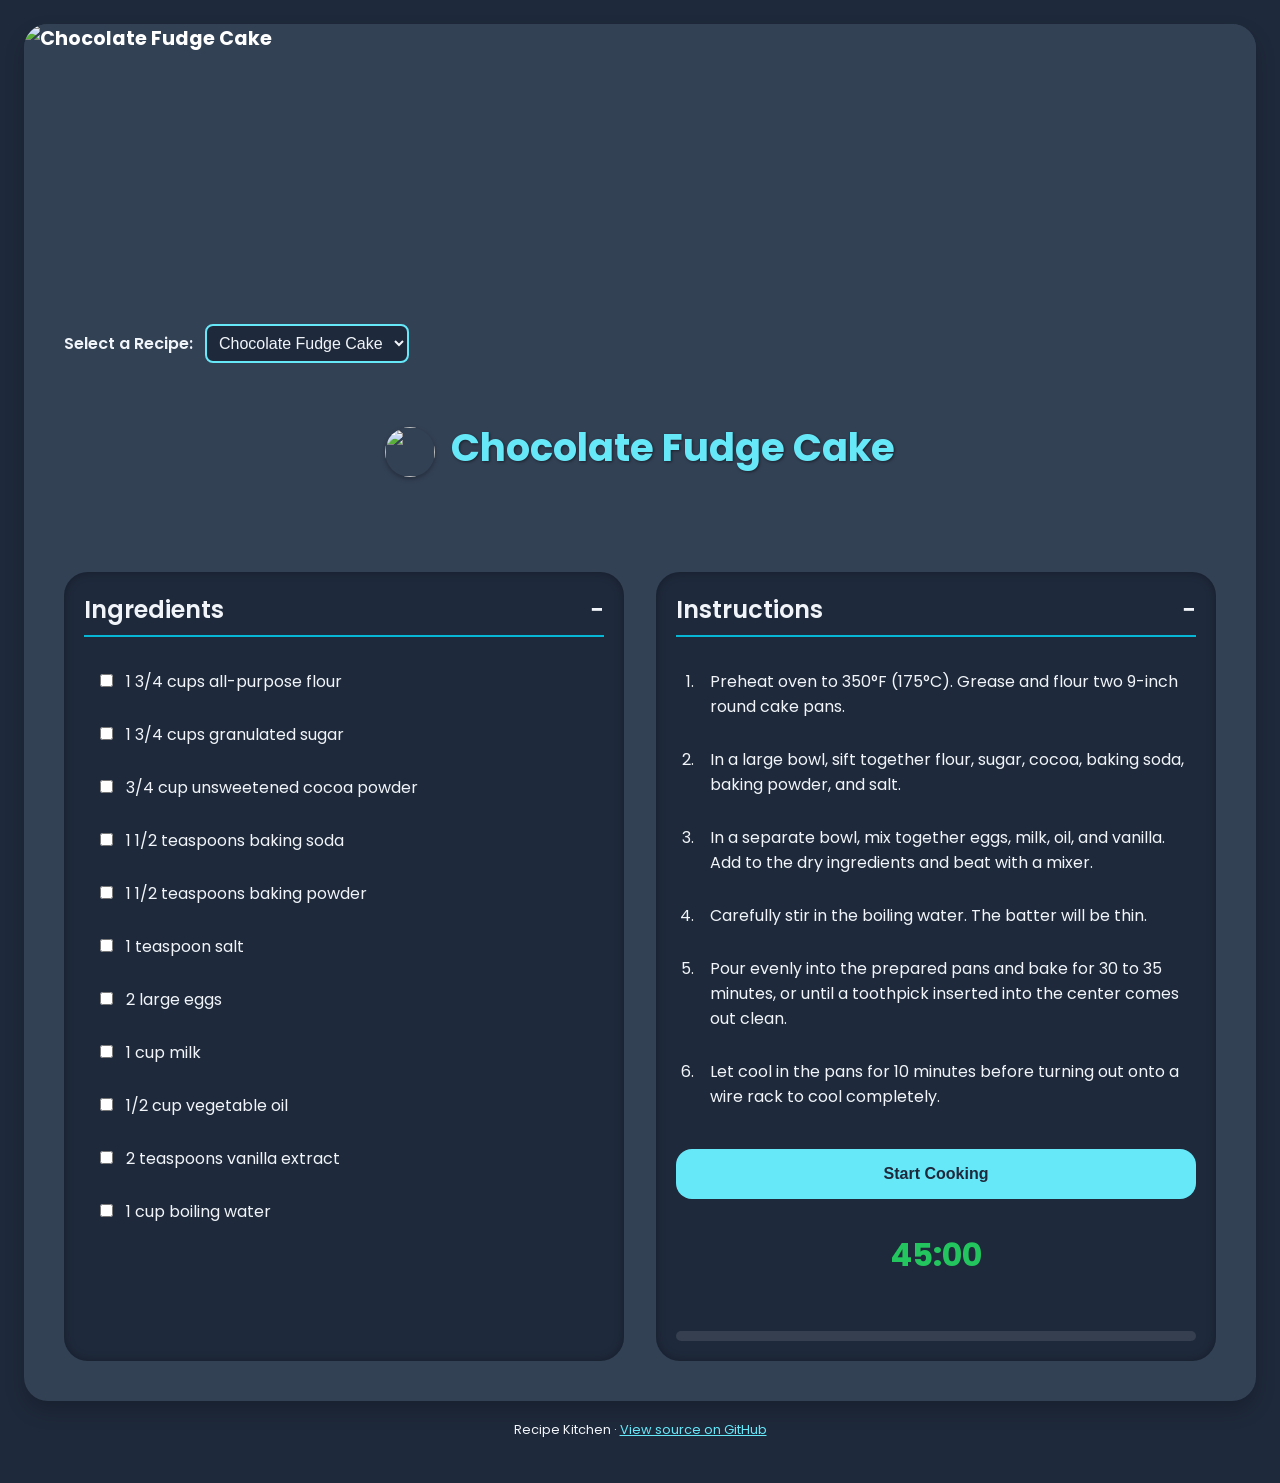
==== index.html @ d6c79447 "Publish recipe card homepage and fix interactive cooking controls" ====
<!DOCTYPE html>
<html lang="en">
<head>
    <meta charset="UTF-8">
    <meta name="viewport" content="width=device-width, initial-scale=1.0">
    <title>Recipe Kitchen — Interactive Recipe Cards</title>
    <meta name="description" content="Cook six favorite recipes with ingredient checklists, step-by-step instructions and a countdown timer.">
    <link rel="preconnect" href="https://fonts.googleapis.com">
    <link rel="preconnect" href="https://fonts.gstatic.com" crossorigin>
    <link href="https://fonts.googleapis.com/css2?family=Poppins:wght@400;600;700&display=swap" rel="stylesheet">
    <style>
        /* Base Styles & Typography */
        :root {
            --bg-dark: #1e293b;
            --card-bg: #334155;
            --text-light: #f1f5f9;
            --accent-color: #67e8f9;
            --accent-dark: #06b6d4;
            --success-color: #22c55e;
            --font-main: 'Poppins', sans-serif;
        }

        body {
            font-family: var(--font-main);
            background-color: var(--bg-dark);
            color: var(--text-light);
            margin: 0;
            padding: 0;
        }

        /* Recipe Card Layout */
        .recipe-card {
            background-color: var(--card-bg);
            border-radius: 0;
            box-shadow: 0 10px 20px rgba(0, 0, 0, 0.2);
            width: 100%;
            max-width: 100%;
            display: flex;
            flex-direction: column;
            overflow: hidden;
            transition: transform 0.3s ease-in-out;
        }
        
        /* Recipe Image Section */
        .recipe-image {
            width: 100%;
            height: 300px;
            overflow: hidden;
            position: relative;
            background-color: #2c384a;
            display: flex;
            align-items: center;
            justify-content: center;
            color: #fff;
            font-weight: bold;
            font-size: 1.2rem;
        }

        .recipe-image img {
            width: 100%;
            height: 100%;
            object-fit: cover;
            object-position: center;
            transition: transform 0.5s ease-in-out;
        }
        .recipe-image img:hover {
            transform: scale(1.05);
        }

        /* Main Content and Details */
        .recipe-content {
            padding: 2.5rem;
            display: flex;
            flex-direction: column;
            gap: 2rem;
        }

        .recipe-title {
            text-align: center;
            font-size: 2.5rem;
            font-weight: 700;
            color: var(--accent-color);
            margin-top: 0;
            margin-bottom: 0.5rem;
            text-shadow: 1px 1px 3px rgba(0,0,0,0.5);
        }

        .recipe-select-container {
            margin-bottom: 1.5rem;
        }

        .recipe-select-container label {
            font-size: 1rem;
            font-weight: 600;
            color: var(--text-light);
            margin-right: 0.5rem;
        }

        .recipe-select-container select {
            background-color: var(--bg-dark);
            color: var(--text-light);
            border: 2px solid var(--accent-color);
            border-radius: 0.5rem;
            padding: 0.5rem;
            font-size: 1rem;
            cursor: pointer;
            transition: all 0.3s ease;
        }
        .recipe-select-container select:hover,
        .recipe-select-container select:focus {
            background-color: #2c384a;
            outline: none;
            box-shadow: 0 0 8px var(--accent-color);
        }

        .details-grid {
            display: grid;
            grid-template-columns: 1fr;
            gap: 2rem;
            margin-top: 1.5rem;
        }
        
        .section {
            background-color: var(--bg-dark);
            border-radius: 1.5rem;
            padding: 2rem;
            box-shadow: inset 0 0 10px rgba(0, 0, 0, 0.3);
        }

        .section-title {
            font-size: 1.5rem;
            font-weight: 600;
            margin-bottom: 1.5rem;
            border-bottom: 2px solid var(--accent-dark);
            padding-bottom: 0.5rem;
            display: flex;
            justify-content: space-between;
            align-items: center;
            cursor: pointer;
            transition: color 0.3s ease;
        }
        .section-title:hover {
            color: var(--accent-color);
        }

        .section-content.hidden {
            display: none;
        }
        
        /* Ingredients & Instructions Lists */
        .ingredient-list li, .instruction-list li {
            font-size: 1rem;
            margin-bottom: 0.75rem;
            padding: 0.5rem;
            border-radius: 0.5rem;
            transition: all 0.3s ease;
            cursor: pointer;
            border-left: 4px solid transparent;
        }
        
        .ingredient-list li:hover {
            background-color: rgba(255, 255, 255, 0.05);
            border-left-color: var(--accent-color);
            transform: translateX(5px);
        }

        .instruction-list li:hover {
            background-color: rgba(255, 255, 255, 0.05);
            transform: translateX(5px);
        }
        
        .instruction-list li.active-step {
            background-color: var(--accent-dark);
            border-radius: 0.5rem;
            font-weight: 600;
            box-shadow: 0 0 10px rgba(103, 232, 249, 0.5);
            animation: pulse-border 1.5s infinite ease-in-out;
            transform: scale(1.03);
            border-left-color: var(--success-color);
        }

        /* Preparation Info */
        .prep-info p {
            font-size: 1rem;
            line-height: 1.6;
        }

        .timer-container {
            margin-top: 1.5rem;
            text-align: center;
        }

        .timer {
            font-size: 2rem;
            font-weight: bold;
            color: var(--success-color);
            margin-bottom: 1rem;
        }

        .progress-bar {
            width: 100%;
            height: 10px;
            background-color: rgba(255, 255, 255, 0.1);
            border-radius: 5px;
            overflow: hidden;
        }

        .progress {
            height: 100%;
            width: 0;
            background-color: var(--accent-color);
            border-radius: 5px;
            transition: width 0.5s ease-out;
        }

        /* Animation for progress bar */
        @keyframes fill-progress {
            from { width: 0; }
            to { width: 100%; }
        }
        .progress.animated {
            animation: fill-progress 60s linear forwards; /* 60s for 60 min example */
        }
        
        /* Animation for active step */
        @keyframes pulse-border {
            0% { box-shadow: 0 0 10px rgba(103, 232, 249, 0.5); }
            50% { box-shadow: 0 0 20px rgba(103, 232, 249, 0.8); }
            100% { box-shadow: 0 0 10px rgba(103, 232, 249, 0.5); }
        }

        /* Control Buttons */
        .control-buttons {
            display: flex;
            flex-direction: column;
            gap: 1rem;
            margin-top: 2rem;
        }

        .btn {
            padding: 1rem 1.5rem;
            font-size: 1rem;
            font-weight: 600;
            border-radius: 1rem;
            border: none;
            cursor: pointer;
            transition: all 0.3s ease;
        }

        .btn-start {
            background-color: var(--accent-color);
            color: var(--bg-dark);
        }
        .btn-start:hover {
            background-color: var(--accent-dark);
            color: var(--text-light);
            transform: translateY(-3px);
            box-shadow: 0 5px 10px rgba(103, 232, 249, 0.3);
        }

        .btn-next {
            background-color: var(--success-color);
            color: var(--bg-dark);
            display: none;
        }
        .btn-next:hover {
            background-color: #15803d;
            color: var(--text-light);
            transform: translateY(-3px);
            box-shadow: 0 5px 10px rgba(34, 197, 94, 0.3);
        }

        /* New button for Gemini API feature */
        .btn-gemini-mod {
            background-color: #9333ea; /* A vibrant purple */
            color: var(--text-light);
        }
        .btn-gemini-mod:hover {
            background-color: #7e22ce;
            color: var(--text-light);
            transform: translateY(-3px);
            box-shadow: 0 5px 10px rgba(147, 51, 234, 0.3);
        }
        
        .btn-tts {
            background-color: #4f46e5; /* Indigo */
            color: var(--text-light);
        }
        .btn-tts:hover {
            background-color: #4338ca;
            color: var(--text-light);
            transform: translateY(-3px);
            box-shadow: 0 5px 10px rgba(79, 70, 229, 0.3);
        }
        
        /* Gemini API Sections */
        .gemini-section {
            background-color: #2c384a;
            border-radius: 1.5rem;
            padding: 2rem;
            box-shadow: inset 0 0 10px rgba(0, 0, 0, 0.3);
            margin-top: 2rem;
        }
        .gemini-section h2 {
            font-size: 1.5rem;
            font-weight: 600;
            margin-bottom: 1.5rem;
            border-bottom: 2px solid var(--accent-color);
            padding-bottom: 0.5rem;
        }
        .gemini-input-container {
            display: flex;
            gap: 1rem;
            margin-bottom: 1rem;
        }
        .gemini-input-container input {
            flex-grow: 1;
            padding: 0.75rem;
            border-radius: 0.5rem;
            border: 2px solid #556070;
            background-color: #1a232f;
            color: var(--text-light);
            font-size: 1rem;
        }
        .gemini-input-container button {
            background-color: var(--accent-color);
            color: var(--bg-dark);
            padding: 0.75rem 1.5rem;
            border-radius: 0.5rem;
            border: none;
            cursor: pointer;
            transition: background-color 0.3s ease;
            font-weight: 600;
        }
        .gemini-input-container button:hover {
            background-color: var(--accent-dark);
        }
        .gemini-input-container button:disabled {
            background-color: #788a9c;
            cursor: not-allowed;
        }
        .gemini-response {
            background-color: #1a232f;
            padding: 1rem;
            border-radius: 0.5rem;
            min-height: 50px;
            white-space: pre-wrap;
            line-height: 1.6;
            animation: fadeIn 0.5s ease-in-out;
        }
        @keyframes fadeIn {
            from { opacity: 0; }
            to { opacity: 1; }
        }
        
        .modified-recipe-section {
            margin-top: 2rem;
        }
        .modified-recipe-title {
            text-align: center;
            font-size: 2rem;
            font-weight: 700;
            color: var(--text-light);
            margin-bottom: 1rem;
        }
        .modified-recipe-list {
            list-style: none;
            padding: 0;
        }
        .modified-recipe-list li {
            padding: 0.75rem 1rem;
            background-color: var(--bg-dark);
            border-radius: 0.5rem;
            margin-bottom: 0.5rem;
        }
        .modified-recipe-loader {
            text-align: center;
            padding: 1rem;
        }

        /* Responsive Design */
        @media (min-width: 768px) {
            .recipe-card {
                flex-direction: row;
            }

            .recipe-image {
                flex: 1;
                height: auto;
            }

            .recipe-content {
                flex: 1;
            }

            .details-grid {
                grid-template-columns: 1fr 1fr;
            }
        }
        
        /* New styling for the small image next to the title */
        .recipe-title-container-inner {
            display: flex;
            align-items: center;
            justify-content: center;
            gap: 1rem;
            margin-bottom: 2rem;
        }
        .recipe-title-image {
            width: 50px;
            height: 50px;
            border-radius: 50%;
            object-fit: cover;
            box-shadow: 0 2px 5px rgba(0,0,0,0.3);
        }
        
        .loader {
          border: 4px solid var(--accent-color);
          border-top: 4px solid var(--accent-dark);
          border-radius: 50%;
          width: 30px;
          height: 30px;
          animation: spin 1s linear infinite;
        }
        @keyframes spin {
          0% { transform: rotate(0deg); }
          100% { transform: rotate(360deg); }
        }

        /* Print-friendly Styles (Bonus) */
        @media print {
            body {
                background-color: white;
                color: black;
            }
            .recipe-card {
                box-shadow: none;
                border: 1px solid #ccc;
            }
            .section, .btn {
                background-color: transparent;
                box-shadow: none;
                border: none;
                color: black;
            }
            .section-title {
                border-bottom: 2px solid #ccc;
            }
            .instruction-list li.active-step {
                background-color: transparent;
                color: black;
                box-shadow: none;
                animation: none;
                border-left-color: #000;
            }
            .control-buttons, .timer-container, .gemini-section, .recipe-select-container, .modified-recipe-section {
                display: none;
            }
            .recipe-image img {
                width: 50%;
                height: auto;
                float: left;
                margin-right: 20px;
            }
            h1, h2 {
                color: black !important;
                text-shadow: none;
            }
        }

        .recipe-card { flex-direction: column; }
        .recipe-image { flex: none; height: 260px; }
        .recipe-image img { object-fit: contain; }
        .recipe-content { flex: none; }
        .hidden { display: none; }
        * { box-sizing: border-box; }
        body { padding: 24px; }
        .recipe-card { max-width: 1400px; margin: auto; border-radius: 24px; }
        .recipe-image { min-width: 0; }
        .recipe-content { min-width: 0; }
        .recipe-select-container select { max-width: 100%; }
        .recipe-title { font-size: clamp(1.65rem, 3vw, 2.5rem); }
        .recipe-title-container-inner { flex-wrap: wrap; }
        .section { padding: 1.25rem; min-width: 0; }
        .section-title { margin-top: 0; }
        .section-toggle { font: inherit; color: inherit; width: 100%; background: none; border: 0; text-align: left; padding: 0; cursor: pointer; }
        .section-toggle::after { content: ' −'; float: right; }
        .section-toggle[aria-expanded="false"]::after { content: ' +'; }
        .ingredient-list { list-style: none; padding: 0; }
        .ingredient-list label { display: flex; align-items: baseline; gap: 10px; cursor: pointer; }
        .ingredient-list input { accent-color: var(--accent-dark); }
        .ingredient-list label:has(input:checked) span { text-decoration: line-through; opacity: .6; }
        .instruction-list { padding-left: 1.4rem; }
        button:focus-visible, input:focus-visible, a:focus-visible { outline: 3px solid var(--accent-color); outline-offset: 4px; }
        .recipe-image img { min-height: 0; }
        .cooking-status { min-height: 1.5em; font-size: .9rem; }
        .site-footer { max-width: 1400px; margin: 20px auto; text-align: center; font-size: .8rem; }
        .site-footer a { color: var(--accent-color); }
        @media (min-width: 768px) and (max-width: 1150px) { .details-grid { grid-template-columns: 1fr; } .recipe-content { flex: 1.5; } }
        @media (max-width: 767px) { body { padding: 12px; } .recipe-content { padding: 1.25rem; gap: 1rem; } .recipe-image { height: 220px; } .recipe-image img { min-height: 220px; } .recipe-select-container label { display: block; margin-bottom: 10px; } .recipe-select-container select { width: 100%; } }
        @media (prefers-reduced-motion: reduce) { *, *::before, *::after { animation: none !important; transition: none !important; } }
        @media print { body { padding: 0; } .recipe-card { display: block; } .recipe-image, .recipe-title-image, .site-footer, .section-toggle::after { display: none; } .recipe-content { padding: 0; } .section-content.hidden, .ingredient-list.hidden, .instruction-list.hidden { display: block; } .section-title { cursor: default; } }
    </style>
</head>
<body>
    <main class="recipe-card">
        <!-- Recipe Image Section (main image) -->
        <div class="recipe-image" id="recipe-image-container">
            <img src="" alt="" id="recipe-image">
        </div>

        <!-- Main Recipe Content -->
        <div class="recipe-content">
            
            <div class="recipe-select-container">
                <label for="recipe-select">Select a Recipe:</label>
                <select id="recipe-select"></select>
            </div>
            
            <!-- New container for the title and its image -->
            <div class="recipe-title-container-inner">
                <img id="recipe-title-image" class="recipe-title-image" src="" alt="">
                <h1 class="recipe-title" id="recipe-title"></h1>
            </div>

            <div class="details-grid">
                <!-- Ingredients Section -->
                <div class="section" id="ingredients-section">
                    <h2 class="section-title"><button class="section-toggle" aria-expanded="true" aria-controls="ingredient-list">Ingredients</button></h2>
                    <ul class="ingredient-list" id="ingredient-list"></ul>
                </div>
                
                <!-- Instructions and Timer -->
                <div class="section" id="instructions-section">
                    <h2 class="section-title"><button class="section-toggle" aria-expanded="true" aria-controls="instruction-list">Instructions</button></h2>
                    <ol class="instruction-list" id="instruction-list"></ol>
                    
                    <div class="control-buttons">
                        <button class="btn btn-start" id="start-btn">Start Cooking</button>
                        <button class="btn btn-next" id="next-btn">Next Step</button>
                    </div>

                    <!-- Preparation Info and Progress Bar (Optional) -->
                    <div class="timer-container">
                        <p class="timer" id="timer" role="timer" aria-label="Cooking countdown"></p><p class="cooking-status" id="cooking-status" role="status"></p>
                        <div class="progress-bar" role="progressbar" aria-label="Elapsed cooking time" aria-valuemin="0" aria-valuemax="100" aria-valuenow="0">
                            <div class="progress" id="progress-bar-el"></div>
                        </div>
                    </div>
                </div>
            </div>
        </div>
    </main>
    <footer class="site-footer">Recipe Kitchen · <a href="https://github.com/abhishekgb1/Interactive-Recipe-Card-with-Animations" target="_blank" rel="noopener noreferrer">View source on GitHub</a></footer>
    <script>
        // Recipe data stored in a JSON object
        const recipes = {
            "Chocolate Fudge Cake": {
                image: "https://placehold.co/800x600/334155/f1f5f9?text=Chocolate+Fudge+Cake",
                ingredients: [
                    "1 3/4 cups all-purpose flour",
                    "1 3/4 cups granulated sugar",
                    "3/4 cup unsweetened cocoa powder",
                    "1 1/2 teaspoons baking soda",
                    "1 1/2 teaspoons baking powder",
                    "1 teaspoon salt",
                    "2 large eggs",
                    "1 cup milk",
                    "1/2 cup vegetable oil",
                    "2 teaspoons vanilla extract",
                    "1 cup boiling water"
                ],
                instructions: [
                    "Preheat oven to 350°F (175°C). Grease and flour two 9-inch round cake pans.",
                    "In a large bowl, sift together flour, sugar, cocoa, baking soda, baking powder, and salt.",
                    "In a separate bowl, mix together eggs, milk, oil, and vanilla. Add to the dry ingredients and beat with a mixer.",
                    "Carefully stir in the boiling water. The batter will be thin.",
                    "Pour evenly into the prepared pans and bake for 30 to 35 minutes, or until a toothpick inserted into the center comes out clean.",
                    "Let cool in the pans for 10 minutes before turning out onto a wire rack to cool completely."
                ],
                prepTime: 45 // in minutes
            },
            "Classic Pancakes": {
                image: "https://placehold.co/800x600/fecaca/fff?text=Classic+Pancakes",
                ingredients: [
                    "1 1/2 cups all-purpose flour",
                    "3 1/2 teaspoons baking powder",
                    "1 teaspoon salt",
                    "1 tablespoon white sugar",
                    "1 1/4 cups milk",
                    "1 egg",
                    "3 tablespoons butter, melted"
                ],
                instructions: [
                    "In a large bowl, sift together flour, baking powder, salt and sugar.",
                    "Make a well in the center and pour in the milk, egg and melted butter; mix until smooth.",
                    "Heat a lightly oiled griddle or frying pan over medium-high heat. Pour or scoop the batter onto the griddle.",
                    "Cook until pancakes are golden brown on both sides; flip once."
                ],
                prepTime: 20
            },
            "Roasted Chicken": {
                image: "https://placehold.co/800x600/fcd34d/292524?text=Roasted+Chicken",
                ingredients: [
                    "1 (5 pound) whole chicken",
                    "2 tablespoons olive oil",
                    "1 tablespoon dried thyme",
                    "1 tablespoon dried rosemary",
                    "1 teaspoon paprika",
                    "Salt and pepper to taste"
                ],
                instructions: [
                    "Preheat oven to 425°F (220°C).",
                    "Remove chicken from refrigerator and pat dry with paper towels.",
                    "Rub chicken with olive oil and then with thyme, rosemary, paprika, salt and pepper.",
                    "Roast for 1 hour and 20 minutes, or until the juices run clear when pierced with a fork."
                ],
                prepTime: 80
            },
            "Spaghetti Bolognese": {
                image: "https://placehold.co/800x600/f2f2f2/333?text=Spaghetti+Bolognese",
                ingredients: [
                    "1 pound ground beef",
                    "1 medium onion, chopped",
                    "2 cloves garlic, minced",
                    "1 (28 ounce) can crushed tomatoes",
                    "1 cup beef broth",
                    "1/2 teaspoon dried oregano",
                    "1/2 teaspoon dried basil",
                    "1 pound spaghetti",
                    "Salt and pepper to taste"
                ],
                instructions: [
                    "In a large pot, cook ground beef, onion, and garlic over medium-high heat until meat is browned.",
                    "Drain fat. Stir in crushed tomatoes, beef broth, oregano, basil, salt, and pepper.",
                    "Reduce heat and simmer for at least 30 minutes, stirring occasionally.",
                    "Meanwhile, cook spaghetti according to package directions. Drain well.",
                    "Serve the sauce over the cooked spaghetti."
                ],
                prepTime: 50
            },
            "Classic Guacamole": {
                image: "https://placehold.co/800x600/b1d471/000?text=Classic+Guacamole",
                ingredients: [
                    "3 ripe avocados",
                    "1 small onion, finely chopped",
                    "2 cloves garlic, minced",
                    "1 jalapeno, minced (optional)",
                    "1 ripe tomato, chopped",
                    "1 tablespoon fresh lime juice",
                    "1/4 cup chopped fresh cilantro",
                    "Salt and pepper to taste"
                ],
                instructions: [
                    "Halve the avocados and remove the pits. Scoop the flesh into a medium bowl.",
                    "Mash the avocado with a fork to your desired consistency.",
                    "Stir in the onion, garlic, jalapeno (if using), tomato, lime juice, cilantro, salt, and pepper.",
                    "Mix well and serve immediately with tortilla chips."
                ],
                prepTime: 15
            },
            "Mashed Potatoes": {
                image: "https://placehold.co/800x600/d4a373/000?text=Mashed+Potatoes",
                ingredients: [
                    "2 pounds russet potatoes, peeled and cubed",
                    "1/2 cup heavy cream",
                    "4 tablespoons unsalted butter",
                    "Salt and white pepper to taste"
                ],
                instructions: [
                    "Place potatoes in a large pot and cover with cold, salted water. Bring to a boil and cook until tender, about 15-20 minutes.",
                    "Drain potatoes and return to the hot pot to dry out for a minute.",
                    "Add heavy cream and butter to the potatoes. Mash until smooth and creamy.",
                    "Season with salt and white pepper. Serve hot."
                ],
                prepTime: 30
            }
        };

        const recipeSelect = document.getElementById('recipe-select');
        const recipeTitleEl = document.getElementById('recipe-title');
        const recipeImageEl = document.getElementById('recipe-image');
        const recipeTitleImageEl = document.getElementById('recipe-title-image');
        const ingredientListEl = document.getElementById('ingredient-list');
        const instructionListEl = document.getElementById('instruction-list');
        const startBtn = document.getElementById('start-btn');
        const nextBtn = document.getElementById('next-btn');
        const progressBar = document.getElementById('progress-bar-el');
        const progress = document.querySelector('[role="progressbar"]');
        const timerDisplay = document.getElementById('timer');
        const status = document.getElementById('cooking-status');
        let currentStepIndex = -1;
        let timerInterval;
        let deadline;
        function resetRecipeState() {
            clearInterval(timerInterval);
            currentStepIndex = -1;
            instructionListEl.querySelectorAll('li').forEach(item => { item.classList.remove('active-step'); item.removeAttribute('aria-current'); });
            startBtn.textContent = 'Start Cooking';
            nextBtn.textContent = 'Next Step';
            nextBtn.style.display = 'none';
            nextBtn.disabled = false;
            progressBar.style.width = '0%';
            progress.setAttribute('aria-valuenow', '0');
            timerDisplay.textContent = `${recipes[recipeSelect.value].prepTime}:00`;
            status.textContent = '';
        }
        function loadRecipe(name) {
            const recipe = recipes[name];
            recipeTitleEl.textContent = name;
            recipeImageEl.src = recipe.image;
            document.getElementById("recipe-image-container").style.backgroundColor = "#" + recipe.image.split("/")[4];
            recipeImageEl.alt = name;
            recipeTitleImageEl.src = recipe.image;
            recipeTitleImageEl.alt = '';
            ingredientListEl.replaceChildren(...recipe.ingredients.map(ingredient => {
                const li = document.createElement('li');
                const label = document.createElement('label');
                const checkbox = document.createElement('input'); checkbox.type = 'checkbox';
                const text = document.createElement('span'); text.textContent = ingredient;
                label.append(checkbox, text); li.append(label); return li;
            }));
            instructionListEl.replaceChildren(...recipe.instructions.map(instruction => { const li = document.createElement('li'); li.textContent = instruction; return li; }));
            document.querySelectorAll('.section-toggle').forEach(button => { button.setAttribute('aria-expanded','true'); document.getElementById(button.getAttribute('aria-controls')).classList.remove('hidden'); });
            resetRecipeState();
        }
        function showStep() {
            const items = instructionListEl.querySelectorAll('li');
            items.forEach((item,index) => { item.classList.toggle('active-step',index === currentStepIndex); if(index === currentStepIndex) item.setAttribute('aria-current','step'); else item.removeAttribute('aria-current'); });
            status.textContent = `Step ${currentStepIndex + 1} of ${items.length}`;
            nextBtn.textContent = currentStepIndex === items.length - 1 ? 'Finish Cooking' : 'Next Step';
        }
        function tick() {
            const total = recipes[recipeSelect.value].prepTime * 60;
            const remaining = Math.max(0, Math.ceil((deadline - Date.now()) / 1000));
            timerDisplay.textContent = `${Math.floor(remaining / 60)}:${String(remaining % 60).padStart(2,'0')}`;
            const percent = Math.min(100, (total - remaining) / total * 100);
            progressBar.style.width = `${percent}%`;
            progress.setAttribute('aria-valuenow',String(Math.round(percent)));
            if (remaining === 0) { clearInterval(timerInterval); status.textContent = 'Timer finished. Check your food before continuing.'; }
        }
        startBtn.addEventListener('click', () => {
            if (currentStepIndex !== -1) { resetRecipeState(); return; }
            currentStepIndex = 0;
            startBtn.textContent = 'Reset';
            nextBtn.style.display = 'block';
            instructionListEl.classList.remove('hidden');
            document.querySelector('[aria-controls="instruction-list"]').setAttribute('aria-expanded','true');
            deadline = Date.now() + recipes[recipeSelect.value].prepTime * 60000;
            clearInterval(timerInterval); tick(); timerInterval = setInterval(tick,250);
            showStep();
        });
        nextBtn.addEventListener('click', () => {
            if (nextBtn.disabled || currentStepIndex < 0) return;
            currentStepIndex++;
            if (currentStepIndex < recipes[recipeSelect.value].instructions.length) showStep();
            else {
                clearInterval(timerInterval);
                instructionListEl.querySelectorAll('li').forEach(item => { item.classList.remove('active-step'); item.removeAttribute('aria-current'); });
                nextBtn.textContent = 'Finished!'; nextBtn.disabled = true;
                status.textContent = 'You finished the recipe. Enjoy!';
            }
        });
        document.querySelectorAll('.section-toggle').forEach(button => button.addEventListener('click', () => {
            const expanded = button.getAttribute('aria-expanded') === 'true';
            button.setAttribute('aria-expanded',String(!expanded));
            document.getElementById(button.getAttribute('aria-controls')).classList.toggle('hidden',expanded);
        }));
        for(const name of Object.keys(recipes)) { const option = document.createElement('option'); option.value = name; option.textContent = name; recipeSelect.append(option); }
        recipeSelect.addEventListener('change', () => loadRecipe(recipeSelect.value));
        loadRecipe(recipeSelect.value);

    </script>
</body>
</html>
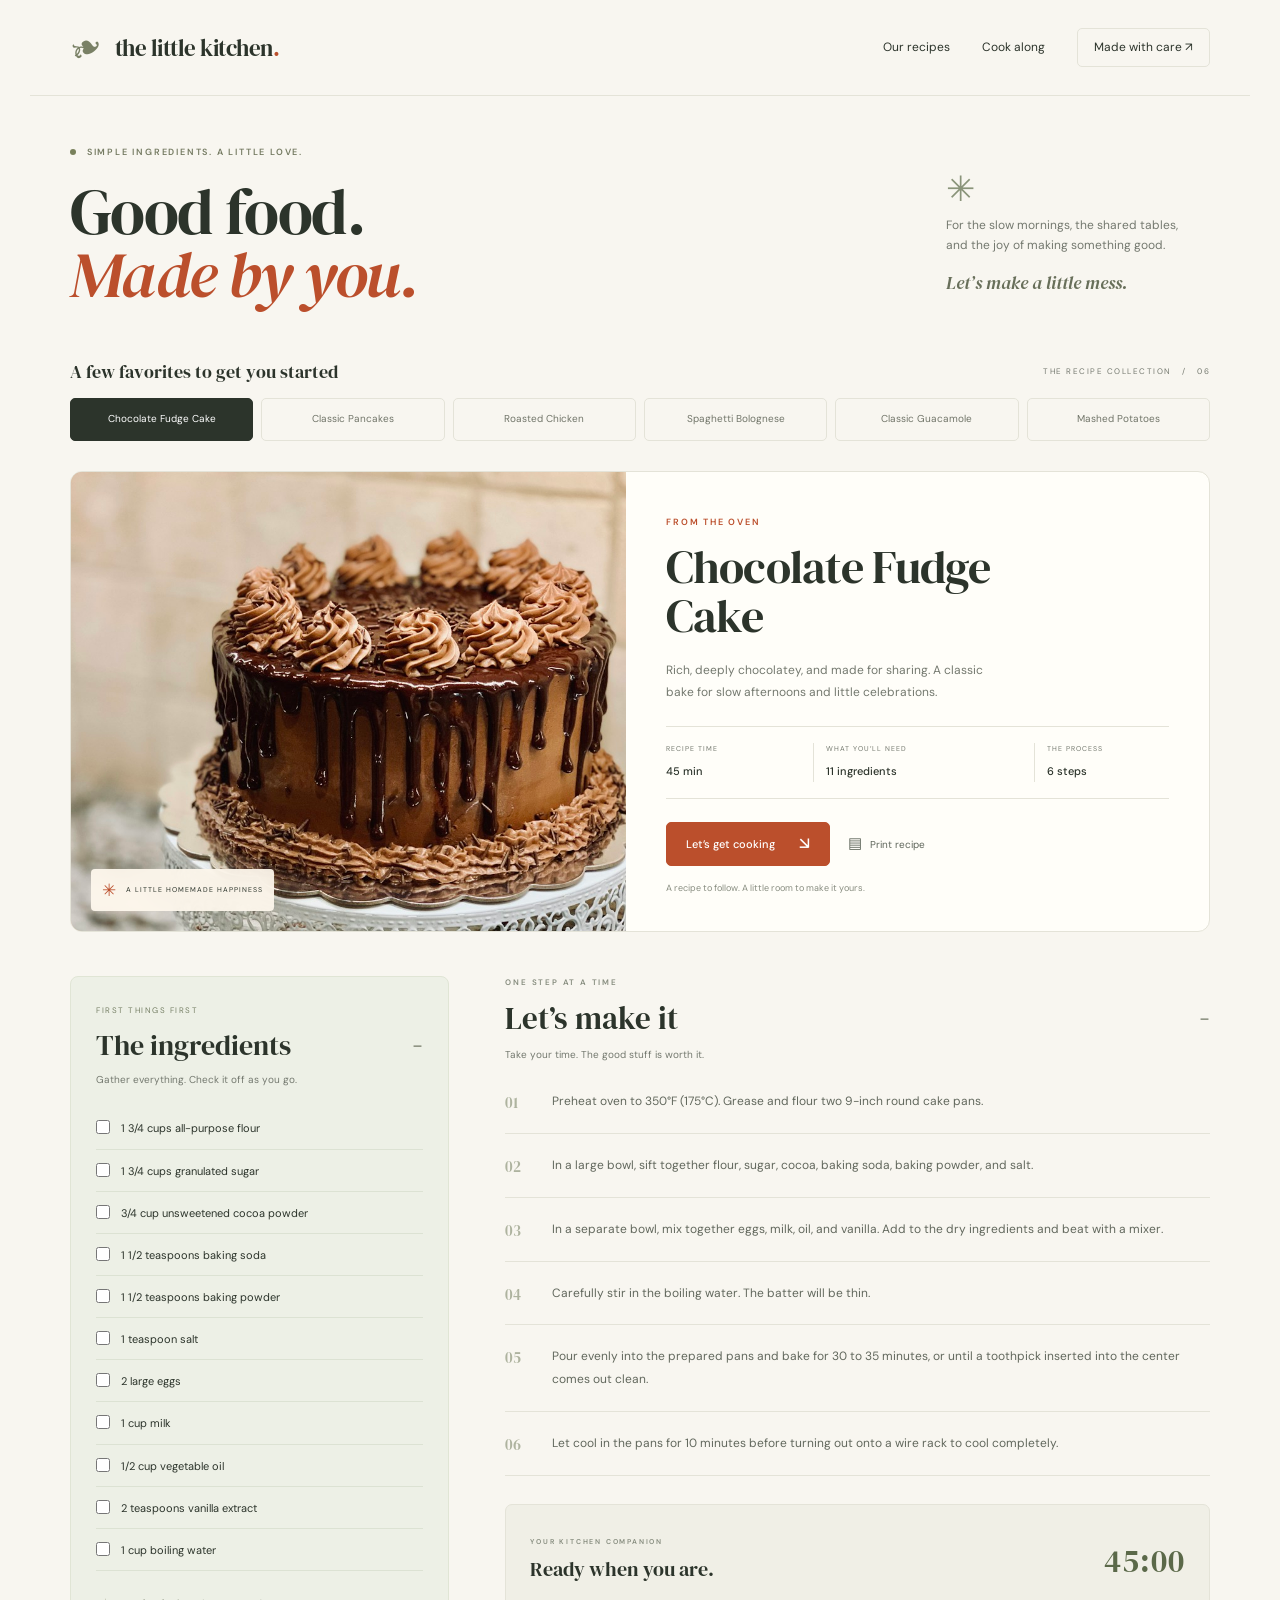
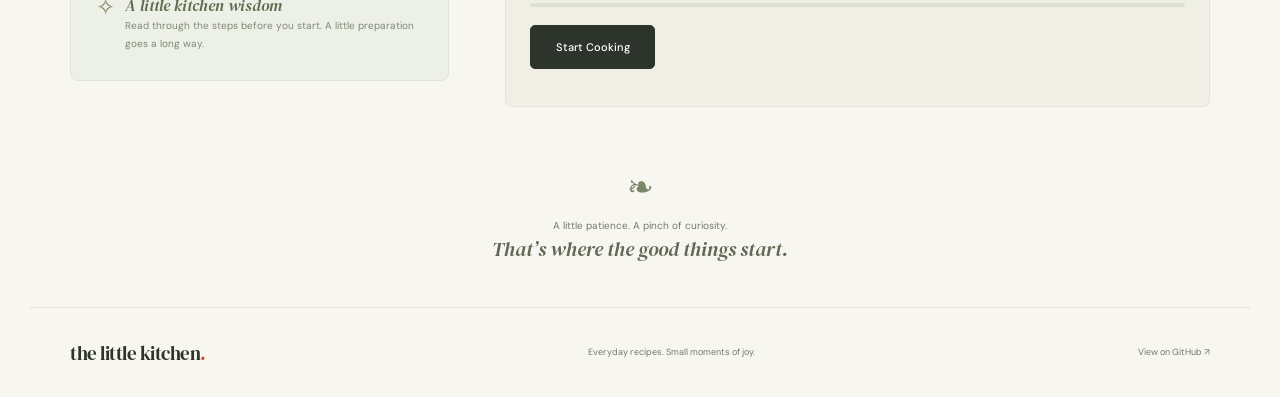
==== commit e76f51a7: "Redesign recipe website as The Little Kitchen" ====
--- a/index.html
+++ b/index.html
@@ -1,775 +1,12 @@
-<!DOCTYPE html>
+<!doctype html>
 <html lang="en">
-<head>
-    <meta charset="UTF-8">
-    <meta name="viewport" content="width=device-width, initial-scale=1.0">
-    <title>Recipe Kitchen — Interactive Recipe Cards</title>
-    <meta name="description" content="Cook six favorite recipes with ingredient checklists, step-by-step instructions and a countdown timer.">
-    <link rel="preconnect" href="https://fonts.googleapis.com">
-    <link rel="preconnect" href="https://fonts.gstatic.com" crossorigin>
-    <link href="https://fonts.googleapis.com/css2?family=Poppins:wght@400;600;700&display=swap" rel="stylesheet">
-    <style>
-        /* Base Styles & Typography */
-        :root {
-            --bg-dark: #1e293b;
-            --card-bg: #334155;
-            --text-light: #f1f5f9;
-            --accent-color: #67e8f9;
-            --accent-dark: #06b6d4;
-            --success-color: #22c55e;
-            --font-main: 'Poppins', sans-serif;
-        }
-
-        body {
-            font-family: var(--font-main);
-            background-color: var(--bg-dark);
-            color: var(--text-light);
-            margin: 0;
-            padding: 0;
-        }
-
-        /* Recipe Card Layout */
-        .recipe-card {
-            background-color: var(--card-bg);
-            border-radius: 0;
-            box-shadow: 0 10px 20px rgba(0, 0, 0, 0.2);
-            width: 100%;
-            max-width: 100%;
-            display: flex;
-            flex-direction: column;
-            overflow: hidden;
-            transition: transform 0.3s ease-in-out;
-        }
-        
-        /* Recipe Image Section */
-        .recipe-image {
-            width: 100%;
-            height: 300px;
-            overflow: hidden;
-            position: relative;
-            background-color: #2c384a;
-            display: flex;
-            align-items: center;
-            justify-content: center;
-            color: #fff;
-            font-weight: bold;
-            font-size: 1.2rem;
-        }
-
-        .recipe-image img {
-            width: 100%;
-            height: 100%;
-            object-fit: cover;
-            object-position: center;
-            transition: transform 0.5s ease-in-out;
-        }
-        .recipe-image img:hover {
-            transform: scale(1.05);
-        }
-
-        /* Main Content and Details */
-        .recipe-content {
-            padding: 2.5rem;
-            display: flex;
-            flex-direction: column;
-            gap: 2rem;
-        }
-
-        .recipe-title {
-            text-align: center;
-            font-size: 2.5rem;
-            font-weight: 700;
-            color: var(--accent-color);
-            margin-top: 0;
-            margin-bottom: 0.5rem;
-            text-shadow: 1px 1px 3px rgba(0,0,0,0.5);
-        }
-
-        .recipe-select-container {
-            margin-bottom: 1.5rem;
-        }
-
-        .recipe-select-container label {
-            font-size: 1rem;
-            font-weight: 600;
-            color: var(--text-light);
-            margin-right: 0.5rem;
-        }
-
-        .recipe-select-container select {
-            background-color: var(--bg-dark);
-            color: var(--text-light);
-            border: 2px solid var(--accent-color);
-            border-radius: 0.5rem;
-            padding: 0.5rem;
-            font-size: 1rem;
-            cursor: pointer;
-            transition: all 0.3s ease;
-        }
-        .recipe-select-container select:hover,
-        .recipe-select-container select:focus {
-            background-color: #2c384a;
-            outline: none;
-            box-shadow: 0 0 8px var(--accent-color);
-        }
-
-        .details-grid {
-            display: grid;
-            grid-template-columns: 1fr;
-            gap: 2rem;
-            margin-top: 1.5rem;
-        }
-        
-        .section {
-            background-color: var(--bg-dark);
-            border-radius: 1.5rem;
-            padding: 2rem;
-            box-shadow: inset 0 0 10px rgba(0, 0, 0, 0.3);
-        }
-
-        .section-title {
-            font-size: 1.5rem;
-            font-weight: 600;
-            margin-bottom: 1.5rem;
-            border-bottom: 2px solid var(--accent-dark);
-            padding-bottom: 0.5rem;
-            display: flex;
-            justify-content: space-between;
-            align-items: center;
-            cursor: pointer;
-            transition: color 0.3s ease;
-        }
-        .section-title:hover {
-            color: var(--accent-color);
-        }
-
-        .section-content.hidden {
-            display: none;
-        }
-        
-        /* Ingredients & Instructions Lists */
-        .ingredient-list li, .instruction-list li {
-            font-size: 1rem;
-            margin-bottom: 0.75rem;
-            padding: 0.5rem;
-            border-radius: 0.5rem;
-            transition: all 0.3s ease;
-            cursor: pointer;
-            border-left: 4px solid transparent;
-        }
-        
-        .ingredient-list li:hover {
-            background-color: rgba(255, 255, 255, 0.05);
-            border-left-color: var(--accent-color);
-            transform: translateX(5px);
-        }
-
-        .instruction-list li:hover {
-            background-color: rgba(255, 255, 255, 0.05);
-            transform: translateX(5px);
-        }
-        
-        .instruction-list li.active-step {
-            background-color: var(--accent-dark);
-            border-radius: 0.5rem;
-            font-weight: 600;
-            box-shadow: 0 0 10px rgba(103, 232, 249, 0.5);
-            animation: pulse-border 1.5s infinite ease-in-out;
-            transform: scale(1.03);
-            border-left-color: var(--success-color);
-        }
-
-        /* Preparation Info */
-        .prep-info p {
-            font-size: 1rem;
-            line-height: 1.6;
-        }
-
-        .timer-container {
-            margin-top: 1.5rem;
-            text-align: center;
-        }
-
-        .timer {
-            font-size: 2rem;
-            font-weight: bold;
-            color: var(--success-color);
-            margin-bottom: 1rem;
-        }
-
-        .progress-bar {
-            width: 100%;
-            height: 10px;
-            background-color: rgba(255, 255, 255, 0.1);
-            border-radius: 5px;
-            overflow: hidden;
-        }
-
-        .progress {
-            height: 100%;
-            width: 0;
-            background-color: var(--accent-color);
-            border-radius: 5px;
-            transition: width 0.5s ease-out;
-        }
-
-        /* Animation for progress bar */
-        @keyframes fill-progress {
-            from { width: 0; }
-            to { width: 100%; }
-        }
-        .progress.animated {
-            animation: fill-progress 60s linear forwards; /* 60s for 60 min example */
-        }
-        
-        /* Animation for active step */
-        @keyframes pulse-border {
-            0% { box-shadow: 0 0 10px rgba(103, 232, 249, 0.5); }
-            50% { box-shadow: 0 0 20px rgba(103, 232, 249, 0.8); }
-            100% { box-shadow: 0 0 10px rgba(103, 232, 249, 0.5); }
-        }
-
-        /* Control Buttons */
-        .control-buttons {
-            display: flex;
-            flex-direction: column;
-            gap: 1rem;
-            margin-top: 2rem;
-        }
-
-        .btn {
-            padding: 1rem 1.5rem;
-            font-size: 1rem;
-            font-weight: 600;
-            border-radius: 1rem;
-            border: none;
-            cursor: pointer;
-            transition: all 0.3s ease;
-        }
-
-        .btn-start {
-            background-color: var(--accent-color);
-            color: var(--bg-dark);
-        }
-        .btn-start:hover {
-            background-color: var(--accent-dark);
-            color: var(--text-light);
-            transform: translateY(-3px);
-            box-shadow: 0 5px 10px rgba(103, 232, 249, 0.3);
-        }
-
-        .btn-next {
-            background-color: var(--success-color);
-            color: var(--bg-dark);
-            display: none;
-        }
-        .btn-next:hover {
-            background-color: #15803d;
-            color: var(--text-light);
-            transform: translateY(-3px);
-            box-shadow: 0 5px 10px rgba(34, 197, 94, 0.3);
-        }
-
-        /* New button for Gemini API feature */
-        .btn-gemini-mod {
-            background-color: #9333ea; /* A vibrant purple */
-            color: var(--text-light);
-        }
-        .btn-gemini-mod:hover {
-            background-color: #7e22ce;
-            color: var(--text-light);
-            transform: translateY(-3px);
-            box-shadow: 0 5px 10px rgba(147, 51, 234, 0.3);
-        }
-        
-        .btn-tts {
-            background-color: #4f46e5; /* Indigo */
-            color: var(--text-light);
-        }
-        .btn-tts:hover {
-            background-color: #4338ca;
-            color: var(--text-light);
-            transform: translateY(-3px);
-            box-shadow: 0 5px 10px rgba(79, 70, 229, 0.3);
-        }
-        
-        /* Gemini API Sections */
-        .gemini-section {
-            background-color: #2c384a;
-            border-radius: 1.5rem;
-            padding: 2rem;
-            box-shadow: inset 0 0 10px rgba(0, 0, 0, 0.3);
-            margin-top: 2rem;
-        }
-        .gemini-section h2 {
-            font-size: 1.5rem;
-            font-weight: 600;
-            margin-bottom: 1.5rem;
-            border-bottom: 2px solid var(--accent-color);
-            padding-bottom: 0.5rem;
-        }
-        .gemini-input-container {
-            display: flex;
-            gap: 1rem;
-            margin-bottom: 1rem;
-        }
-        .gemini-input-container input {
-            flex-grow: 1;
-            padding: 0.75rem;
-            border-radius: 0.5rem;
-            border: 2px solid #556070;
-            background-color: #1a232f;
-            color: var(--text-light);
-            font-size: 1rem;
-        }
-        .gemini-input-container button {
-            background-color: var(--accent-color);
-            color: var(--bg-dark);
-            padding: 0.75rem 1.5rem;
-            border-radius: 0.5rem;
-            border: none;
-            cursor: pointer;
-            transition: background-color 0.3s ease;
-            font-weight: 600;
-        }
-        .gemini-input-container button:hover {
-            background-color: var(--accent-dark);
-        }
-        .gemini-input-container button:disabled {
-            background-color: #788a9c;
-            cursor: not-allowed;
-        }
-        .gemini-response {
-            background-color: #1a232f;
-            padding: 1rem;
-            border-radius: 0.5rem;
-            min-height: 50px;
-            white-space: pre-wrap;
-            line-height: 1.6;
-            animation: fadeIn 0.5s ease-in-out;
-        }
-        @keyframes fadeIn {
-            from { opacity: 0; }
-            to { opacity: 1; }
-        }
-        
-        .modified-recipe-section {
-            margin-top: 2rem;
-        }
-        .modified-recipe-title {
-            text-align: center;
-            font-size: 2rem;
-            font-weight: 700;
-            color: var(--text-light);
-            margin-bottom: 1rem;
-        }
-        .modified-recipe-list {
-            list-style: none;
-            padding: 0;
-        }
-        .modified-recipe-list li {
-            padding: 0.75rem 1rem;
-            background-color: var(--bg-dark);
-            border-radius: 0.5rem;
-            margin-bottom: 0.5rem;
-        }
-        .modified-recipe-loader {
-            text-align: center;
-            padding: 1rem;
-        }
-
-        /* Responsive Design */
-        @media (min-width: 768px) {
-            .recipe-card {
-                flex-direction: row;
-            }
-
-            .recipe-image {
-                flex: 1;
-                height: auto;
-            }
-
-            .recipe-content {
-                flex: 1;
-            }
-
-            .details-grid {
-                grid-template-columns: 1fr 1fr;
-            }
-        }
-        
-        /* New styling for the small image next to the title */
-        .recipe-title-container-inner {
-            display: flex;
-            align-items: center;
-            justify-content: center;
-            gap: 1rem;
-            margin-bottom: 2rem;
-        }
-        .recipe-title-image {
-            width: 50px;
-            height: 50px;
-            border-radius: 50%;
-            object-fit: cover;
-            box-shadow: 0 2px 5px rgba(0,0,0,0.3);
-        }
-        
-        .loader {
-          border: 4px solid var(--accent-color);
-          border-top: 4px solid var(--accent-dark);
-          border-radius: 50%;
-          width: 30px;
-          height: 30px;
-          animation: spin 1s linear infinite;
-        }
-        @keyframes spin {
-          0% { transform: rotate(0deg); }
-          100% { transform: rotate(360deg); }
-        }
-
-        /* Print-friendly Styles (Bonus) */
-        @media print {
-            body {
-                background-color: white;
-                color: black;
-            }
-            .recipe-card {
-                box-shadow: none;
-                border: 1px solid #ccc;
-            }
-            .section, .btn {
-                background-color: transparent;
-                box-shadow: none;
-                border: none;
-                color: black;
-            }
-            .section-title {
-                border-bottom: 2px solid #ccc;
-            }
-            .instruction-list li.active-step {
-                background-color: transparent;
-                color: black;
-                box-shadow: none;
-                animation: none;
-                border-left-color: #000;
-            }
-            .control-buttons, .timer-container, .gemini-section, .recipe-select-container, .modified-recipe-section {
-                display: none;
-            }
-            .recipe-image img {
-                width: 50%;
-                height: auto;
-                float: left;
-                margin-right: 20px;
-            }
-            h1, h2 {
-                color: black !important;
-                text-shadow: none;
-            }
-        }
-
-        .recipe-card { flex-direction: column; }
-        .recipe-image { flex: none; height: 260px; }
-        .recipe-image img { object-fit: contain; }
-        .recipe-content { flex: none; }
-        .hidden { display: none; }
-        * { box-sizing: border-box; }
-        body { padding: 24px; }
-        .recipe-card { max-width: 1400px; margin: auto; border-radius: 24px; }
-        .recipe-image { min-width: 0; }
-        .recipe-content { min-width: 0; }
-        .recipe-select-container select { max-width: 100%; }
-        .recipe-title { font-size: clamp(1.65rem, 3vw, 2.5rem); }
-        .recipe-title-container-inner { flex-wrap: wrap; }
-        .section { padding: 1.25rem; min-width: 0; }
-        .section-title { margin-top: 0; }
-        .section-toggle { font: inherit; color: inherit; width: 100%; background: none; border: 0; text-align: left; padding: 0; cursor: pointer; }
-        .section-toggle::after { content: ' −'; float: right; }
-        .section-toggle[aria-expanded="false"]::after { content: ' +'; }
-        .ingredient-list { list-style: none; padding: 0; }
-        .ingredient-list label { display: flex; align-items: baseline; gap: 10px; cursor: pointer; }
-        .ingredient-list input { accent-color: var(--accent-dark); }
-        .ingredient-list label:has(input:checked) span { text-decoration: line-through; opacity: .6; }
-        .instruction-list { padding-left: 1.4rem; }
-        button:focus-visible, input:focus-visible, a:focus-visible { outline: 3px solid var(--accent-color); outline-offset: 4px; }
-        .recipe-image img { min-height: 0; }
-        .cooking-status { min-height: 1.5em; font-size: .9rem; }
-        .site-footer { max-width: 1400px; margin: 20px auto; text-align: center; font-size: .8rem; }
-        .site-footer a { color: var(--accent-color); }
-        @media (min-width: 768px) and (max-width: 1150px) { .details-grid { grid-template-columns: 1fr; } .recipe-content { flex: 1.5; } }
-        @media (max-width: 767px) { body { padding: 12px; } .recipe-content { padding: 1.25rem; gap: 1rem; } .recipe-image { height: 220px; } .recipe-image img { min-height: 220px; } .recipe-select-container label { display: block; margin-bottom: 10px; } .recipe-select-container select { width: 100%; } }
-        @media (prefers-reduced-motion: reduce) { *, *::before, *::after { animation: none !important; transition: none !important; } }
-        @media print { body { padding: 0; } .recipe-card { display: block; } .recipe-image, .recipe-title-image, .site-footer, .section-toggle::after { display: none; } .recipe-content { padding: 0; } .section-content.hidden, .ingredient-list.hidden, .instruction-list.hidden { display: block; } .section-title { cursor: default; } }
-    </style>
-</head>
-<body>
-    <main class="recipe-card">
-        <!-- Recipe Image Section (main image) -->
-        <div class="recipe-image" id="recipe-image-container">
-            <img src="" alt="" id="recipe-image">
-        </div>
-
-        <!-- Main Recipe Content -->
-        <div class="recipe-content">
-            
-            <div class="recipe-select-container">
-                <label for="recipe-select">Select a Recipe:</label>
-                <select id="recipe-select"></select>
-            </div>
-            
-            <!-- New container for the title and its image -->
-            <div class="recipe-title-container-inner">
-                <img id="recipe-title-image" class="recipe-title-image" src="" alt="">
-                <h1 class="recipe-title" id="recipe-title"></h1>
-            </div>
-
-            <div class="details-grid">
-                <!-- Ingredients Section -->
-                <div class="section" id="ingredients-section">
-                    <h2 class="section-title"><button class="section-toggle" aria-expanded="true" aria-controls="ingredient-list">Ingredients</button></h2>
-                    <ul class="ingredient-list" id="ingredient-list"></ul>
-                </div>
-                
-                <!-- Instructions and Timer -->
-                <div class="section" id="instructions-section">
-                    <h2 class="section-title"><button class="section-toggle" aria-expanded="true" aria-controls="instruction-list">Instructions</button></h2>
-                    <ol class="instruction-list" id="instruction-list"></ol>
-                    
-                    <div class="control-buttons">
-                        <button class="btn btn-start" id="start-btn">Start Cooking</button>
-                        <button class="btn btn-next" id="next-btn">Next Step</button>
-                    </div>
-
-                    <!-- Preparation Info and Progress Bar (Optional) -->
-                    <div class="timer-container">
-                        <p class="timer" id="timer" role="timer" aria-label="Cooking countdown"></p><p class="cooking-status" id="cooking-status" role="status"></p>
-                        <div class="progress-bar" role="progressbar" aria-label="Elapsed cooking time" aria-valuemin="0" aria-valuemax="100" aria-valuenow="0">
-                            <div class="progress" id="progress-bar-el"></div>
-                        </div>
-                    </div>
-                </div>
-            </div>
-        </div>
-    </main>
-    <footer class="site-footer">Recipe Kitchen · <a href="https://github.com/abhishekgb1/Interactive-Recipe-Card-with-Animations" target="_blank" rel="noopener noreferrer">View source on GitHub</a></footer>
-    <script>
-        // Recipe data stored in a JSON object
-        const recipes = {
-            "Chocolate Fudge Cake": {
-                image: "https://placehold.co/800x600/334155/f1f5f9?text=Chocolate+Fudge+Cake",
-                ingredients: [
-                    "1 3/4 cups all-purpose flour",
-                    "1 3/4 cups granulated sugar",
-                    "3/4 cup unsweetened cocoa powder",
-                    "1 1/2 teaspoons baking soda",
-                    "1 1/2 teaspoons baking powder",
-                    "1 teaspoon salt",
-                    "2 large eggs",
-                    "1 cup milk",
-                    "1/2 cup vegetable oil",
-                    "2 teaspoons vanilla extract",
-                    "1 cup boiling water"
-                ],
-                instructions: [
-                    "Preheat oven to 350°F (175°C). Grease and flour two 9-inch round cake pans.",
-                    "In a large bowl, sift together flour, sugar, cocoa, baking soda, baking powder, and salt.",
-                    "In a separate bowl, mix together eggs, milk, oil, and vanilla. Add to the dry ingredients and beat with a mixer.",
-                    "Carefully stir in the boiling water. The batter will be thin.",
-                    "Pour evenly into the prepared pans and bake for 30 to 35 minutes, or until a toothpick inserted into the center comes out clean.",
-                    "Let cool in the pans for 10 minutes before turning out onto a wire rack to cool completely."
-                ],
-                prepTime: 45 // in minutes
-            },
-            "Classic Pancakes": {
-                image: "https://placehold.co/800x600/fecaca/fff?text=Classic+Pancakes",
-                ingredients: [
-                    "1 1/2 cups all-purpose flour",
-                    "3 1/2 teaspoons baking powder",
-                    "1 teaspoon salt",
-                    "1 tablespoon white sugar",
-                    "1 1/4 cups milk",
-                    "1 egg",
-                    "3 tablespoons butter, melted"
-                ],
-                instructions: [
-                    "In a large bowl, sift together flour, baking powder, salt and sugar.",
-                    "Make a well in the center and pour in the milk, egg and melted butter; mix until smooth.",
-                    "Heat a lightly oiled griddle or frying pan over medium-high heat. Pour or scoop the batter onto the griddle.",
-                    "Cook until pancakes are golden brown on both sides; flip once."
-                ],
-                prepTime: 20
-            },
-            "Roasted Chicken": {
-                image: "https://placehold.co/800x600/fcd34d/292524?text=Roasted+Chicken",
-                ingredients: [
-                    "1 (5 pound) whole chicken",
-                    "2 tablespoons olive oil",
-                    "1 tablespoon dried thyme",
-                    "1 tablespoon dried rosemary",
-                    "1 teaspoon paprika",
-                    "Salt and pepper to taste"
-                ],
-                instructions: [
-                    "Preheat oven to 425°F (220°C).",
-                    "Remove chicken from refrigerator and pat dry with paper towels.",
-                    "Rub chicken with olive oil and then with thyme, rosemary, paprika, salt and pepper.",
-                    "Roast for 1 hour and 20 minutes, or until the juices run clear when pierced with a fork."
-                ],
-                prepTime: 80
-            },
-            "Spaghetti Bolognese": {
-                image: "https://placehold.co/800x600/f2f2f2/333?text=Spaghetti+Bolognese",
-                ingredients: [
-                    "1 pound ground beef",
-                    "1 medium onion, chopped",
-                    "2 cloves garlic, minced",
-                    "1 (28 ounce) can crushed tomatoes",
-                    "1 cup beef broth",
-                    "1/2 teaspoon dried oregano",
-                    "1/2 teaspoon dried basil",
-                    "1 pound spaghetti",
-                    "Salt and pepper to taste"
-                ],
-                instructions: [
-                    "In a large pot, cook ground beef, onion, and garlic over medium-high heat until meat is browned.",
-                    "Drain fat. Stir in crushed tomatoes, beef broth, oregano, basil, salt, and pepper.",
-                    "Reduce heat and simmer for at least 30 minutes, stirring occasionally.",
-                    "Meanwhile, cook spaghetti according to package directions. Drain well.",
-                    "Serve the sauce over the cooked spaghetti."
-                ],
-                prepTime: 50
-            },
-            "Classic Guacamole": {
-                image: "https://placehold.co/800x600/b1d471/000?text=Classic+Guacamole",
-                ingredients: [
-                    "3 ripe avocados",
-                    "1 small onion, finely chopped",
-                    "2 cloves garlic, minced",
-                    "1 jalapeno, minced (optional)",
-                    "1 ripe tomato, chopped",
-                    "1 tablespoon fresh lime juice",
-                    "1/4 cup chopped fresh cilantro",
-                    "Salt and pepper to taste"
-                ],
-                instructions: [
-                    "Halve the avocados and remove the pits. Scoop the flesh into a medium bowl.",
-                    "Mash the avocado with a fork to your desired consistency.",
-                    "Stir in the onion, garlic, jalapeno (if using), tomato, lime juice, cilantro, salt, and pepper.",
-                    "Mix well and serve immediately with tortilla chips."
-                ],
-                prepTime: 15
-            },
-            "Mashed Potatoes": {
-                image: "https://placehold.co/800x600/d4a373/000?text=Mashed+Potatoes",
-                ingredients: [
-                    "2 pounds russet potatoes, peeled and cubed",
-                    "1/2 cup heavy cream",
-                    "4 tablespoons unsalted butter",
-                    "Salt and white pepper to taste"
-                ],
-                instructions: [
-                    "Place potatoes in a large pot and cover with cold, salted water. Bring to a boil and cook until tender, about 15-20 minutes.",
-                    "Drain potatoes and return to the hot pot to dry out for a minute.",
-                    "Add heavy cream and butter to the potatoes. Mash until smooth and creamy.",
-                    "Season with salt and white pepper. Serve hot."
-                ],
-                prepTime: 30
-            }
-        };
-
-        const recipeSelect = document.getElementById('recipe-select');
-        const recipeTitleEl = document.getElementById('recipe-title');
-        const recipeImageEl = document.getElementById('recipe-image');
-        const recipeTitleImageEl = document.getElementById('recipe-title-image');
-        const ingredientListEl = document.getElementById('ingredient-list');
-        const instructionListEl = document.getElementById('instruction-list');
-        const startBtn = document.getElementById('start-btn');
-        const nextBtn = document.getElementById('next-btn');
-        const progressBar = document.getElementById('progress-bar-el');
-        const progress = document.querySelector('[role="progressbar"]');
-        const timerDisplay = document.getElementById('timer');
-        const status = document.getElementById('cooking-status');
-        let currentStepIndex = -1;
-        let timerInterval;
-        let deadline;
-        function resetRecipeState() {
-            clearInterval(timerInterval);
-            currentStepIndex = -1;
-            instructionListEl.querySelectorAll('li').forEach(item => { item.classList.remove('active-step'); item.removeAttribute('aria-current'); });
-            startBtn.textContent = 'Start Cooking';
-            nextBtn.textContent = 'Next Step';
-            nextBtn.style.display = 'none';
-            nextBtn.disabled = false;
-            progressBar.style.width = '0%';
-            progress.setAttribute('aria-valuenow', '0');
-            timerDisplay.textContent = `${recipes[recipeSelect.value].prepTime}:00`;
-            status.textContent = '';
-        }
-        function loadRecipe(name) {
-            const recipe = recipes[name];
-            recipeTitleEl.textContent = name;
-            recipeImageEl.src = recipe.image;
-            document.getElementById("recipe-image-container").style.backgroundColor = "#" + recipe.image.split("/")[4];
-            recipeImageEl.alt = name;
-            recipeTitleImageEl.src = recipe.image;
-            recipeTitleImageEl.alt = '';
-            ingredientListEl.replaceChildren(...recipe.ingredients.map(ingredient => {
-                const li = document.createElement('li');
-                const label = document.createElement('label');
-                const checkbox = document.createElement('input'); checkbox.type = 'checkbox';
-                const text = document.createElement('span'); text.textContent = ingredient;
-                label.append(checkbox, text); li.append(label); return li;
-            }));
-            instructionListEl.replaceChildren(...recipe.instructions.map(instruction => { const li = document.createElement('li'); li.textContent = instruction; return li; }));
-            document.querySelectorAll('.section-toggle').forEach(button => { button.setAttribute('aria-expanded','true'); document.getElementById(button.getAttribute('aria-controls')).classList.remove('hidden'); });
-            resetRecipeState();
-        }
-        function showStep() {
-            const items = instructionListEl.querySelectorAll('li');
-            items.forEach((item,index) => { item.classList.toggle('active-step',index === currentStepIndex); if(index === currentStepIndex) item.setAttribute('aria-current','step'); else item.removeAttribute('aria-current'); });
-            status.textContent = `Step ${currentStepIndex + 1} of ${items.length}`;
-            nextBtn.textContent = currentStepIndex === items.length - 1 ? 'Finish Cooking' : 'Next Step';
-        }
-        function tick() {
-            const total = recipes[recipeSelect.value].prepTime * 60;
-            const remaining = Math.max(0, Math.ceil((deadline - Date.now()) / 1000));
-            timerDisplay.textContent = `${Math.floor(remaining / 60)}:${String(remaining % 60).padStart(2,'0')}`;
-            const percent = Math.min(100, (total - remaining) / total * 100);
-            progressBar.style.width = `${percent}%`;
-            progress.setAttribute('aria-valuenow',String(Math.round(percent)));
-            if (remaining === 0) { clearInterval(timerInterval); status.textContent = 'Timer finished. Check your food before continuing.'; }
-        }
-        startBtn.addEventListener('click', () => {
-            if (currentStepIndex !== -1) { resetRecipeState(); return; }
-            currentStepIndex = 0;
-            startBtn.textContent = 'Reset';
-            nextBtn.style.display = 'block';
-            instructionListEl.classList.remove('hidden');
-            document.querySelector('[aria-controls="instruction-list"]').setAttribute('aria-expanded','true');
-            deadline = Date.now() + recipes[recipeSelect.value].prepTime * 60000;
-            clearInterval(timerInterval); tick(); timerInterval = setInterval(tick,250);
-            showStep();
-        });
-        nextBtn.addEventListener('click', () => {
-            if (nextBtn.disabled || currentStepIndex < 0) return;
-            currentStepIndex++;
-            if (currentStepIndex < recipes[recipeSelect.value].instructions.length) showStep();
-            else {
-                clearInterval(timerInterval);
-                instructionListEl.querySelectorAll('li').forEach(item => { item.classList.remove('active-step'); item.removeAttribute('aria-current'); });
-                nextBtn.textContent = 'Finished!'; nextBtn.disabled = true;
-                status.textContent = 'You finished the recipe. Enjoy!';
-            }
-        });
-        document.querySelectorAll('.section-toggle').forEach(button => button.addEventListener('click', () => {
-            const expanded = button.getAttribute('aria-expanded') === 'true';
-            button.setAttribute('aria-expanded',String(!expanded));
-            document.getElementById(button.getAttribute('aria-controls')).classList.toggle('hidden',expanded);
-        }));
-        for(const name of Object.keys(recipes)) { const option = document.createElement('option'); option.value = name; option.textContent = name; recipeSelect.append(option); }
-        recipeSelect.addEventListener('change', () => loadRecipe(recipeSelect.value));
-        loadRecipe(recipeSelect.value);
-
-    </script>
-</body>
-</html>
+<head><meta charset="utf-8"><meta name="viewport" content="width=device-width,initial-scale=1"><meta name="theme-color" content="#f8f6f0"><meta name="description" content="Six comforting recipes, one welcoming kitchen. Cook along with ingredient checklists, step-by-step instructions and a handy timer."><title>The Little Kitchen — Good food, made by you</title><link rel="preconnect" href="https://fonts.googleapis.com"><link rel="preconnect" href="https://fonts.gstatic.com" crossorigin><link href="https://fonts.googleapis.com/css2?family=DM+Sans:wght@400;500;600;700&family=DM+Serif+Display:ital@0;1&display=swap" rel="stylesheet"><link rel="stylesheet" href="styles.css"><script src="app.js" defer></script></head>
+<body><a class="skip" href="#recipe">Skip to recipe</a>
+<header class="site-header wrap"><a class="brand" href="./"><span class="brand-mark" aria-hidden="true">❧</span> the little kitchen<span class="brand-period">.</span></a><nav aria-label="Main navigation"><a href="#collection">Our recipes</a><a href="#method">Cook along</a><a class="source-link" href="https://github.com/abhishekgb1/Interactive-Recipe-Card-with-Animations" target="_blank" rel="noopener noreferrer">Made with care ↗</a></nav></header>
+<main class="wrap"><section class="welcome"><div><p class="eyebrow"><span></span> SIMPLE INGREDIENTS. A LITTLE LOVE.</p><h1>Good food.<br><em>Made by you.</em></h1></div><div class="welcome-note"><span class="note-spark" aria-hidden="true">✳</span><p>For the slow mornings, the shared tables,<br>and the joy of making something good.</p><span class="handwritten">Let’s make a little mess.</span></div></section>
+<section id="collection" class="collection" aria-labelledby="collection-title"><div class="collection-heading"><h2 id="collection-title">A few favorites to get you started</h2><span>THE RECIPE COLLECTION &nbsp; / &nbsp; 06</span></div><div id="recipe-navigation" class="recipe-navigation" aria-label="Choose a recipe"></div><label class="mobile-select" for="recipe-select">On the menu<select id="recipe-select"></select></label></section>
+<article id="recipe" class="recipe"><div class="recipe-hero"><div class="recipe-image" id="recipe-image-container"><img id="recipe-image" alt="" width="900" height="850" fetchpriority="high"><span class="image-label"><span aria-hidden="true">✳</span> A LITTLE HOMEMADE HAPPINESS</span></div><div class="recipe-intro"><p class="eyebrow" id="recipe-category"></p><h2 id="recipe-title"></h2><p id="recipe-description" class="recipe-description"></p><div class="recipe-meta"><div><span class="meta-label">RECIPE TIME</span><strong id="recipe-time"></strong></div><div><span class="meta-label">WHAT YOU’LL NEED</span><strong id="ingredient-count"></strong></div><div><span class="meta-label">THE PROCESS</span><strong id="step-count"></strong></div></div><div class="hero-actions"><a class="primary" href="#method">Let’s get cooking <span aria-hidden="true">↘</span></a><button class="print-button" id="print-recipe"><span aria-hidden="true">▤</span> Print recipe</button></div><p class="intro-footnote">A recipe to follow. A little room to make it yours.</p></div></div>
+<div class="recipe-body"><aside class="ingredient-panel"><div class="panel-eyebrow">FIRST THINGS FIRST</div><h2><button class="section-toggle" aria-expanded="true" aria-controls="ingredient-list">The ingredients<span aria-hidden="true">−</span></button></h2><p class="panel-note">Gather everything. Check it off as you go.</p><ul id="ingredient-list" class="ingredient-list"></ul><div class="kitchen-note"><span aria-hidden="true">✧</span><p><strong>A little kitchen wisdom</strong><br>Read through the steps before you start. A little preparation goes a long way.</p></div></aside>
+<section id="method" class="method" aria-labelledby="method-title"><p class="eyebrow">ONE STEP AT A TIME</p><h2 id="method-title"><button class="section-toggle" aria-expanded="true" aria-controls="instruction-list">Let’s make it<span aria-hidden="true">−</span></button></h2><p class="method-note">Take your time. The good stuff is worth it.</p><ol id="instruction-list" class="instruction-list"></ol><div class="cooking-console"><div class="timer-top"><div><span class="eyebrow">YOUR KITCHEN COMPANION</span><p>Ready when you are.</p></div><div class="timer" id="timer" role="timer" aria-label="Cooking countdown"></div></div><div class="progress-bar" role="progressbar" aria-label="Elapsed cooking time" aria-valuemin="0" aria-valuemax="100" aria-valuenow="0"><div id="progress-bar-el"></div></div><div class="control-buttons"><button id="start-btn" class="primary">Start Cooking</button><button id="next-btn" class="secondary">Next Step</button></div><p id="cooking-status" class="cooking-status" role="status"></p></div></section></div></article>
+<aside class="closing-note"><span aria-hidden="true">❧</span><p>A little patience. A pinch of curiosity.<br><em>That’s where the good things start.</em></p></aside></main>
+<footer class="site-footer wrap"><a class="brand" href="./">the little kitchen<span class="brand-period">.</span></a><p>Everyday recipes. Small moments of joy.</p><a href="https://github.com/abhishekgb1/Interactive-Recipe-Card-with-Animations" target="_blank" rel="noopener noreferrer">View on GitHub ↗</a></footer><noscript><p class="wrap">Please enable JavaScript to choose a recipe and use the cooking guide.</p></noscript></body></html>
--- a/styles.css
+++ b/styles.css
@@ -0,0 +1 @@
+:root{--paper:#f8f6f0;--ink:#2c342b;--muted:#74796f;--orange:#bb4f2c;--line:#e4e3d8;--sage:#edf0e6;--serif:'DM Serif Display',Georgia,serif;--sans:'DM Sans',Arial,sans-serif}*{box-sizing:border-box}html{scroll-behavior:smooth;scroll-padding-top:28px}body{margin:0;background:var(--paper);color:var(--ink);font:14px/1.65 var(--sans)}button,input,select{font:inherit}a{color:inherit;text-decoration:none}button{cursor:pointer}button:focus-visible,a:focus-visible,input:focus-visible,select:focus-visible{outline:3px solid var(--orange);outline-offset:5px}.wrap{max-width:1220px;padding-left:40px;padding-right:40px;margin:auto}.site-header{height:96px;display:flex;align-items:center;justify-content:space-between;border-bottom:1px solid var(--line)}.brand{font:23px var(--serif);letter-spacing:-.5px;display:flex;align-items:center;white-space:nowrap}.brand-mark{font-size:39px;line-height:1;color:#798065;margin-right:12px;transform:rotate(-25deg)}.brand-period{color:var(--orange)}.site-header nav{display:flex;gap:32px;align-items:center;font-size:12px}.source-link{border:1px solid var(--line);padding:9px 16px;border-radius:5px}.site-header nav a:hover{color:var(--orange)}.welcome{display:flex;align-items:center;justify-content:space-between;padding:50px 0 38px}.eyebrow{font-size:9px;font-weight:600;letter-spacing:1.8px;line-height:1.5;margin:0 0 14px;text-transform:uppercase}.welcome .eyebrow{color:#757b62}.eyebrow>span{display:inline-block;width:6px;height:6px;background:#78805b;border-radius:50%;margin-right:7px}.welcome h1{font:64px/.99 var(--serif);letter-spacing:-1.6px;margin:20px 0 0}.welcome h1 em{font-weight:400;color:var(--orange)}.welcome-note{padding:15px 32px 0 0;color:var(--muted);font-size:12px}.welcome-note p{margin:9px 0 14px}.note-spark{font-size:35px;color:#8a947a;display:inline-block;line-height:1}.handwritten{font:italic 18px var(--serif);color:#686f5a}.collection{padding:15px 0 30px}.collection-heading{display:flex;align-items:center;justify-content:space-between;margin-bottom:14px}.collection-heading h2{font:18px var(--serif);margin:0}.collection-heading>span{font-size:8px;letter-spacing:1.5px;color:var(--muted)}.recipe-navigation{display:grid;grid-template-columns:repeat(6,1fr);gap:8px}.recipe-tab{background:transparent;border:1px solid var(--line);border-radius:5px;padding:12px 10px;color:#717569;font-size:10px;transition:background .2s,color .2s}.recipe-tab:hover{background:#eeeede;color:var(--ink)}.recipe-tab[aria-pressed=true]{background:var(--ink);border-color:var(--ink);color:white}.mobile-select{display:none}.recipe-hero{display:grid;grid-template-columns:1fr 1.05fr;border:1px solid var(--line);background:#fffef9;border-radius:12px;overflow:hidden}.recipe-image{position:relative;min-height:405px;background:#dcc6ae;overflow:hidden}.recipe-image>img{position:absolute;width:100%;height:100%;object-fit:cover;transition:transform .6s}.recipe-image:hover>img{transform:scale(1.025)}.image-label{position:absolute;bottom:20px;left:20px;display:flex;align-items:center;gap:9px;background:#fff9eeeb;backdrop-filter:blur(10px);border-radius:4px;padding:7px 11px;font-size:7px;letter-spacing:1px}.image-label>span{font-size:17px;color:var(--orange)}.recipe-intro{padding:44px 40px 35px;display:flex;flex-direction:column;justify-content:center}.recipe-intro .eyebrow{color:var(--orange);margin-bottom:14px}.recipe-intro h2{font:46px/1.06 var(--serif);letter-spacing:-.9px;margin:0 0 18px;max-width:360px}.recipe-description{font-size:12px;line-height:1.85;color:var(--muted);margin:0;max-width:340px}.recipe-meta{display:grid;grid-template-columns:.85fr 1.2fr .7fr;border-top:1px solid var(--line);border-bottom:1px solid var(--line);margin:23px 0;padding:16px 0;gap:12px}.recipe-meta>div{border-right:1px solid var(--line)}.recipe-meta>div:last-child{border:0}.meta-label{font-size:7px;letter-spacing:1px;display:block;color:var(--muted);margin-bottom:4px}.recipe-meta strong{font-size:11px;font-weight:500}.hero-actions{display:flex;align-items:center;gap:18px}.primary{display:inline-flex;align-items:center;justify-content:center;gap:24px;border:1px solid var(--orange);background:var(--orange);color:#fff;padding:12px 19px;border-radius:5px;font-size:11px;font-weight:500;transition:background .2s,transform .2s}.primary:hover{background:#9d3e1e;transform:translateY(-1px)}.primary span{font-size:17px;line-height:1}.print-button{border:0;background:none;padding:8px 0;color:#5e655a;font-size:10px;white-space:nowrap}.print-button span{margin-right:5px;font-size:15px}.intro-footnote{font-size:9px;color:#888d80;margin:15px 0 0}.recipe-body{display:grid;grid-template-columns:.7fr 1.3fr;gap:56px;padding-top:44px}.ingredient-panel{background:var(--sage);border:1px solid #e0e5d5;align-self:start;border-radius:8px;padding:27px 25px}.panel-eyebrow{font-size:8px;letter-spacing:1.5px;color:#778066;margin-bottom:9px}.ingredient-panel h2,.method h2{margin:0 0 8px;font:28px var(--serif)}.section-toggle{font:inherit;background:none;border:0;padding:0;width:100%;color:inherit;display:flex;align-items:center;justify-content:space-between;text-align:left}.section-toggle>span{font:20px var(--sans);color:#818775}.section-toggle[aria-expanded=false]>span{font-size:0}.section-toggle[aria-expanded=false]>span::after{content:'+';font-size:20px}.panel-note,.method-note{font-size:10px;color:var(--muted);margin:0 0 19px}.ingredient-list{list-style:none;padding:0;margin:0}.ingredient-list li{padding:11px 0;border-bottom:1px solid #dce2d3}.ingredient-list label{display:flex;gap:11px;align-items:baseline;cursor:pointer;font-size:11px;line-height:1.65}.ingredient-list input{accent-color:#677b4e;width:14px;height:14px;margin:0;flex:none;position:relative;top:2px}.ingredient-list label:has(input:checked) span{text-decoration:line-through;color:#858d7b}.kitchen-note{display:flex;align-items:start;gap:10px;padding-top:23px}.kitchen-note>span{font-size:23px;color:#858c6b;line-height:1.2}.kitchen-note p{font-size:10px;color:#818775;margin:0;line-height:1.8}.kitchen-note strong{font:italic 16px var(--serif);color:#606b50}.method{min-width:0}.method .eyebrow{color:#868c7e;font-size:8px;margin-bottom:9px}.method h2{font-size:31px}.method-note{margin-bottom:19px}.instruction-list{padding:0;margin:0;list-style:none;counter-reset:steps}.instruction-list li{counter-increment:steps;position:relative;padding:20px 5px 20px 47px;border-bottom:1px solid var(--line);font-size:12px;color:#62685d;line-height:1.9;transition:background .3s,border-color .3s}.instruction-list li::before{content:counter(steps,decimal-leading-zero);position:absolute;top:22px;left:0;font:15px var(--serif);color:#aeb39f}.instruction-list li:first-child{padding-top:8px}.instruction-list li:first-child::before{top:10px}.instruction-list li.active-step{background:#edf0e3;border-left:3px solid #8b9a67;border-radius:6px;padding-left:50px;color:#34422d}.instruction-list li.active-step::before{left:12px;color:#66784a}.cooking-console{border:1px solid var(--line);border-radius:7px;padding:23px 24px 11px;margin-top:28px;background:#f0efe6}.timer-top{display:flex;align-items:center;justify-content:space-between}.timer-top .eyebrow{font-size:7px}.timer-top p{font:20px var(--serif);margin:4px 0 12px}.timer{font:32px var(--serif);font-variant-numeric:tabular-nums;letter-spacing:1px;color:#5b6949}.progress-bar{height:4px;background:#dcdfd1;border-radius:8px;overflow:hidden;margin:8px 0 18px}.progress-bar>div{height:100%;background:#829660;transition:width .25s}.control-buttons{display:flex;gap:9px}.control-buttons button{min-width:125px}.control-buttons .primary{background:var(--ink);border-color:var(--ink)}.secondary{background:#dce4cb;border:1px solid #ccd6b7;color:#435633;padding:10px 17px;border-radius:5px;font-size:11px}.secondary:disabled{cursor:default;opacity:.7}#next-btn{display:none}.cooking-status{font-size:10px;color:#5f6e50;min-height:1.6em;margin:10px 0 0}.closing-note{text-align:center;padding:58px 0 44px}.closing-note>span{font:32px var(--serif);color:#7c8767}.closing-note p{font-size:10px;color:var(--muted);line-height:1.9;margin:7px 0 0}.closing-note em{font:italic 20px var(--serif);color:#5f6955}.site-footer{border-top:1px solid var(--line);display:flex;align-items:center;justify-content:space-between;gap:20px;min-height:90px}.site-footer .brand{font-size:19px}.site-footer>p,.site-footer>a:last-child{font-size:9px;color:var(--muted)}.skip{position:absolute;left:12px;top:-60px;padding:10px;background:white;z-index:5}.skip:focus{top:12px}.hidden,[hidden]{display:none!important}@media(max-width:950px){.wrap{padding-left:28px;padding-right:28px}.recipe-intro{padding:30px}.recipe-intro h2{font-size:38px}.recipe-hero{grid-template-columns:1fr 1fr}.recipe-body{gap:30px;grid-template-columns:.85fr 1.15fr}.hero-actions{gap:13px}.recipe-meta{gap:8px}.recipe-tab{font-size:9px;padding:12px 6px}.source-link{display:none}}@media(max-width:680px){.wrap{padding-left:20px;padding-right:20px}.site-header{height:75px}.brand{font-size:20px}.brand-mark{font-size:29px;margin-right:8px}.site-header nav{gap:14px;font-size:10px}.site-header nav a:nth-child(2){display:none}.welcome{padding:35px 0 28px;align-items:end}.welcome h1{font-size:51px;margin-top:15px}.welcome .eyebrow{font-size:7px;letter-spacing:1.1px}.welcome-note{padding:0 0 4px 15px;max-width:130px}.welcome-note p,.note-spark{display:none}.handwritten{font-size:18px}.collection{padding:14px 0 22px}.collection-heading{margin-bottom:14px}.collection-heading h2{font-size:16px;max-width:180px}.collection-heading>span{font-size:6px;max-width:105px;text-align:right}.recipe-navigation{display:none}.mobile-select{display:flex;align-items:center;gap:10px;font-size:10px;color:var(--muted)}.mobile-select select{flex:1;min-width:0;border:1px solid var(--line);padding:12px;background:#fffef9;color:var(--ink);border-radius:5px;font-size:12px}.recipe-hero{grid-template-columns:1fr}.recipe-image{min-height:280px}.image-label{bottom:16px;left:16px}.recipe-intro{padding:28px 24px}.recipe-intro h2{font-size:40px;max-width:260px}.recipe-description{font-size:12px}.recipe-meta{margin:20px 0}.hero-actions{gap:20px}.recipe-body{grid-template-columns:1fr;gap:34px;padding-top:25px}.ingredient-panel{padding:25px}.ingredient-list label{font-size:12px}.panel-note,.method-note{font-size:11px}.instruction-list li{font-size:13px}.method h2{font-size:29px}.cooking-console{padding:21px 20px 11px}.timer-top p{font-size:18px}.timer{font-size:30px}.closing-note{padding:40px 0 30px}.site-footer{flex-wrap:wrap;padding-top:22px;padding-bottom:22px;gap:10px}.site-footer p{order:3;width:100%;margin:0}.site-footer .brand{font-size:18px}.site-footer>a:last-child{font-size:8px}.control-buttons button{min-width:110px}}@media(prefers-reduced-motion:reduce){html{scroll-behavior:auto}*,*::before,*::after{animation:none!important;transition:none!important}}@media print{body{background:white;color:#000}.site-header,.welcome,.collection,.hero-actions,.cooking-console,.closing-note,.site-footer,.image-label,.recipe-image,#recipe-title-image{display:none!important}.wrap{max-width:none;padding:0}.recipe-hero,.recipe-body{display:block;border:0}.recipe-intro{padding:0}.recipe-intro h2{font-size:32px}.recipe-meta{max-width:500px}.recipe-body{padding-top:20px}.ingredient-panel{background:white;border:0;padding:0}.kitchen-note{display:none}.method{margin-top:20px}.ingredient-list li,.instruction-list li{break-inside:avoid}.ingredient-list.hidden,.instruction-list.hidden{display:block!important}.section-toggle span{display:none}.instruction-list li.active-step{background:none;border:0}.recipe-description{max-width:none}}
